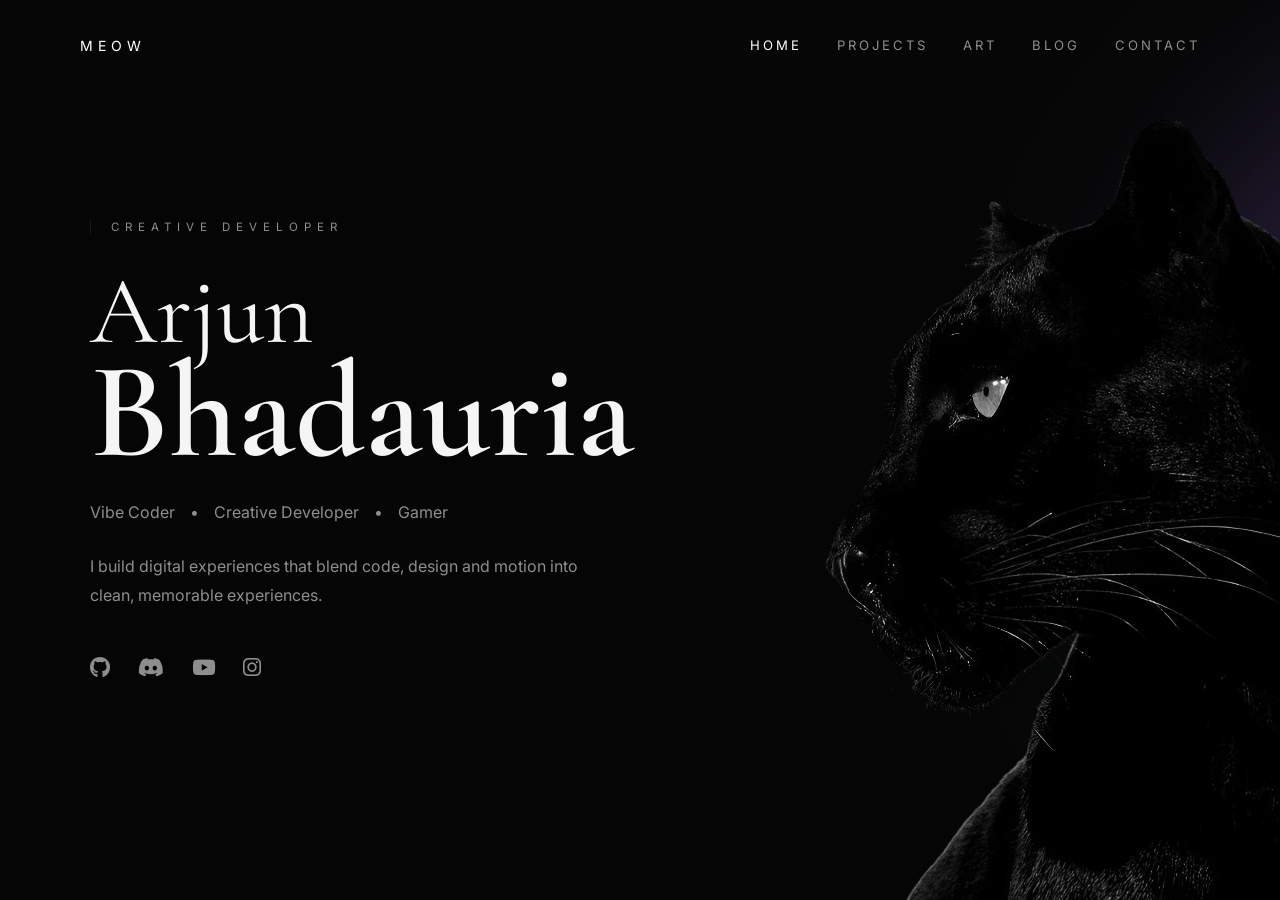
==== index.html @ ee81663b "Add files via upload" ====
<!DOCTYPE html>
<html lang="en">

<head>
    <meta charset="UTF-8">
    <meta name="viewport" content="width=device-width, initial-scale=1.0">

    <title>Arjun Bhadauria</title>

    <link rel="stylesheet" href="style.css">

    <link rel="preconnect" href="https://fonts.googleapis.com">
    <link rel="preconnect" href="https://fonts.gstatic.com" crossorigin>

    <link href="https://fonts.googleapis.com/css2?family=Cormorant+Garamond:wght@300;500;700&family=Inter:wght@300;400;500;600&display=swap" rel="stylesheet">

    <link rel="stylesheet"
          href="https://cdnjs.cloudflare.com/ajax/libs/font-awesome/6.7.2/css/all.min.css">
</head>

<body>

    <div class="noise"></div>

    <section class="hero">

        <header>

            <div class="logo">
                MEOW
            </div>

            <nav>

                <a class="active" href="#">Home</a>
                <a href="#projects">Projects</a>
                <a href="#art">Art</a>
                <a href="#blog">Blog</a>
                <a href="#contact">Contact</a>

            </nav>

        </header>

        <div class="hero-container">

            <div class="hero-content">

                <div class="tag">
                    Creative Developer
                </div>

                <h1>

                    <span class="first-name">
                        Arjun
                    </span>

                    <span class="last-name">
                        Bhadauria
                    </span>

                </h1>

                <div class="roles">

                    <span>Vibe Coder</span>

                    <span>•</span>

                    <span>Creative Developer</span>

                    <span>•</span>

                    <span>Gamer</span>

                </div>

                <p>

                    I build digital experiences that blend
                    code, design and motion into clean,
                    memorable experiences.

                </p>

                <div class="socials">

                    <a href="https://github.com/arjundevloper"><i class="fa-brands fa-github"></i></a>

                    <a href="https://discordapp.com/users/889860588648415272"><i class="fa-brands fa-discord"></i></a>

                    <a href="https://dn721809.ca.archive.org/0/items/youtube-xvFZjo5PgG0/xvFZjo5PgG0.mp4"><i class="fa-brands fa-youtube"></i></a>

                    <a href="https://www.instagram.com/arjunbhadauriaofficial/"><i class="fa-brands fa-instagram"></i></a>

                </div>

            </div>

 <!-- Right -->
        <div class="hero-image">
            <div class="glow glow-back"></div>
                <div class="glow"></div>
                    <img
                        src="images/panther.png"
                        alt="Black Panther">
        </div>

    </section>

    <!-- About -->
    <section id="about"></section>

    <!-- Projects -->
    <section id="projects"></section>

    <!-- Art -->
    <section id="art"></section>

    <!-- Blog -->
    <section id="blog"></section>

    <!-- Contact -->
    <section id="contact"></section>

    <script src="main.js"></script>

</body>

</html>
---- style.css ----
*{
    margin:0;
    padding:0;
    box-sizing:border-box;
}

html{
    scroll-behavior:smooth;
}

body{
    background:#050505;
    color:#f5f5f5;
    font-family:"Inter",sans-serif;
    overflow-x:hidden;
}

:root{

    --bg:#050505;

    --surface:#0b0b0b;

    --text:#f3f3f3;

    --muted:#8d8d8d;

    --border:rgba(255,255,255,.08);

    --glow:#7aa2ff;

}

::selection{

    background:rgba(122,162,255,.3);

    color:white;

}

.noise{

    position:fixed;

    inset:0;

    pointer-events:none;

    opacity:.025;

    background-image:
    radial-gradient(#ffffff 1px,transparent 1px);

    background-size:4px 4px;

    mix-blend-mode:overlay;

    z-index:999;

}

.hero{

    width:100%;

    height:100vh;

    position:relative;

    overflow:hidden;

}

header{

    position:absolute;

    top:0;

    left:0;

    width:100%;

    height:90px;

    padding:0 80px;

    display:flex;

    justify-content:space-between;

    align-items:center;

    z-index:100;

}

.logo{

    font-size:14px;

    letter-spacing:5px;

    color:white;

}

nav{

    display:flex;

    gap:35px;

}

nav a{

    color:var(--muted);

    text-decoration:none;

    font-size:.82rem;

    text-transform:uppercase;

    letter-spacing:3px;

    transition:.35s;

}

nav a:hover{

    color:white;

}

nav .active{

    color:white;

}

.hero-container{

    width:100%;

    height:100%;

    display:grid;

    grid-template-columns:52% 48%;

}

.hero-content{

    display:flex;

    flex-direction:column;

    justify-content:center;

    padding-left:90px;

    position:relative;

    z-index:20;

}

.tag{

    color:var(--muted);

    text-transform:uppercase;

    letter-spacing:6px;

    font-size:.72rem;

    margin-bottom:35px;

    border-left:1px solid var(--border);

    padding-left:20px;

}

.first-name{

    display:block;

    font-family:"Cormorant Garamond",serif;

    font-size:6rem;

    font-weight:400;

    line-height:.9;

}

.last-name{

    display:block;

    font-family:"Cormorant Garamond",serif;

    font-size:8.5rem;

    font-weight:600;

    line-height:.82;

    margin-bottom:35px;

}

.roles{

    display:flex;

    gap:15px;

    align-items:center;

    color:var(--muted);

    margin-bottom:30px;

}

.hero-content p{

    max-width:500px;

    color:var(--muted);

    font-size:1rem;

    line-height:1.8;

}

.socials{

    display:flex;

    gap:28px;

    margin-top:45px;

}

.socials a{

    color:var(--muted);

    font-size:1.3rem;

    transition:.35s;

}

.socials a:hover{

    color:white;

    transform:translateY(-4px);

}

.hero-image{

    position:relative;

    overflow:visible;

}
.hero-image img{

    position:absolute;

    bottom:-20px;

    right:-80px;

    height:115vh;

    width:auto;

    object-fit:cover;

    user-select:none;

    pointer-events:none;

    z-index:2;

}

.glow {
    position: absolute;
    pointer-events: none;
    width: 420px;   /* adjust based on your design */
    height: 420px;
    background: radial-gradient(
        circle at 30% 30%,
        rgba(180, 100, 255, 0.55) 0%,
        rgba(100, 150, 255, 0.35) 40%,
        rgba(80, 60, 255, 0.08) 70%,
        transparent 85%
    );
    border-radius: 50%;
    filter: blur(40px); /* key for soft nebula feel */
    mix-blend-mode: screen; /* or soft-light for more glow integration */
    z-index: 2;
    will-change: transform, opacity;
}

.glow:nth-child(1) { filter: blur(65px); opacity: 0.6; }
.glow:nth-child(2) { filter: blur(45px); width: 520px; height: 520px; }
.glow:nth-child(3) { filter: blur(55px); background: radial-gradient(circle, rgba(140, 220, 255, 0.4), transparent); 
}

section{

    position:relative;

}
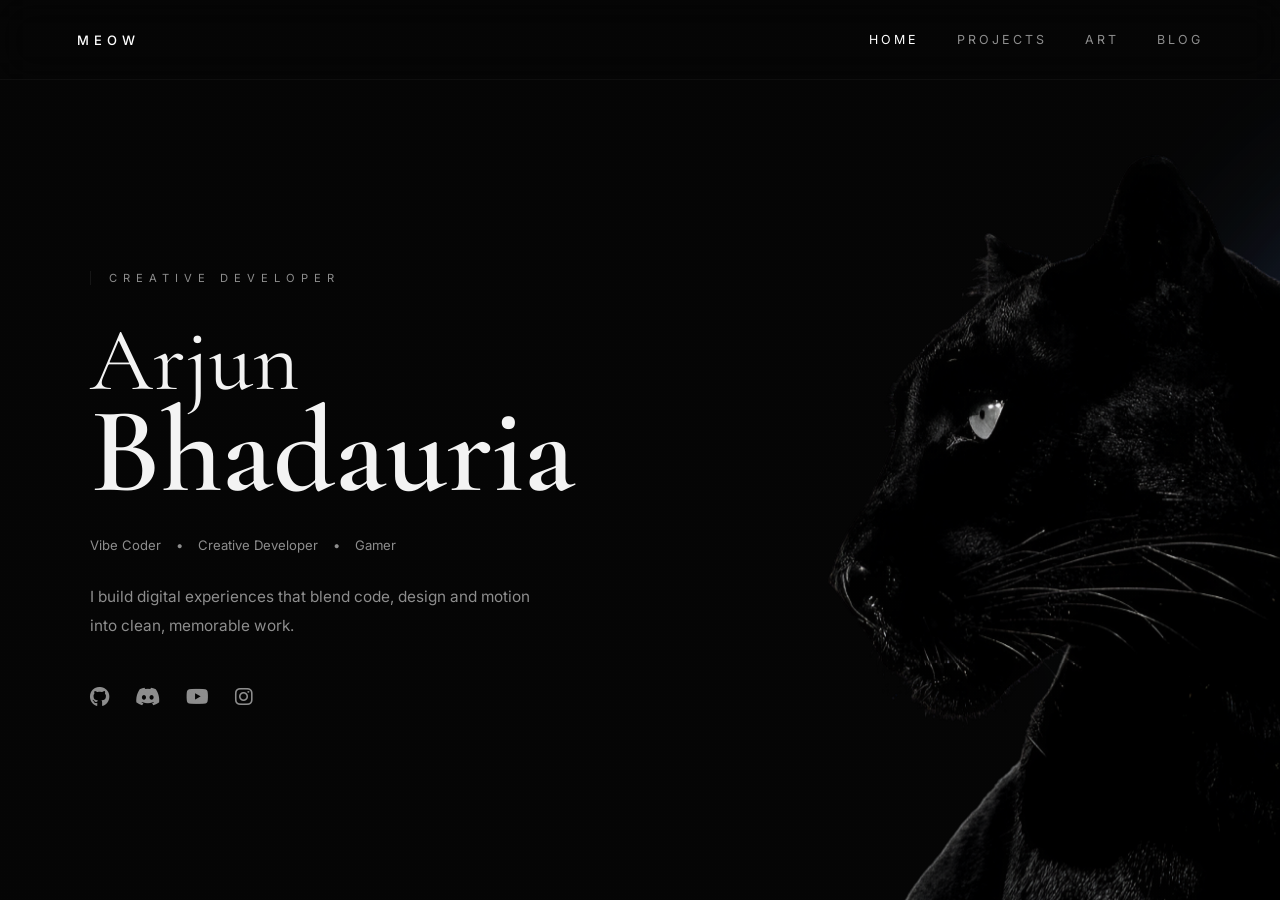
==== commit f9302ee2: "Add files via upload" ====
--- a/index.html
+++ b/index.html
@@ -1,131 +1,96 @@
-<!DOCTYPE html>
-<html lang="en">
-
-<head>
-    <meta charset="UTF-8">
-    <meta name="viewport" content="width=device-width, initial-scale=1.0">
-
-    <title>Arjun Bhadauria</title>
-
-    <link rel="stylesheet" href="style.css">
-
-    <link rel="preconnect" href="https://fonts.googleapis.com">
-    <link rel="preconnect" href="https://fonts.gstatic.com" crossorigin>
-
-    <link href="https://fonts.googleapis.com/css2?family=Cormorant+Garamond:wght@300;500;700&family=Inter:wght@300;400;500;600&display=swap" rel="stylesheet">
-
-    <link rel="stylesheet"
-          href="https://cdnjs.cloudflare.com/ajax/libs/font-awesome/6.7.2/css/all.min.css">
-</head>
-
-<body>
-
-    <div class="noise"></div>
-
-    <section class="hero">
-
-        <header>
-
-            <div class="logo">
-                MEOW
-            </div>
-
-            <nav>
-
-                <a class="active" href="#">Home</a>
-                <a href="#projects">Projects</a>
-                <a href="#art">Art</a>
-                <a href="#blog">Blog</a>
-                <a href="#contact">Contact</a>
-
-            </nav>
-
-        </header>
-
-        <div class="hero-container">
-
-            <div class="hero-content">
-
-                <div class="tag">
-                    Creative Developer
-                </div>
-
-                <h1>
-
-                    <span class="first-name">
-                        Arjun
-                    </span>
-
-                    <span class="last-name">
-                        Bhadauria
-                    </span>
-
-                </h1>
-
-                <div class="roles">
-
-                    <span>Vibe Coder</span>
-
-                    <span>•</span>
-
-                    <span>Creative Developer</span>
-
-                    <span>•</span>
-
-                    <span>Gamer</span>
-
-                </div>
-
-                <p>
-
-                    I build digital experiences that blend
-                    code, design and motion into clean,
-                    memorable experiences.
-
-                </p>
-
-                <div class="socials">
-
-                    <a href="https://github.com/arjundevloper"><i class="fa-brands fa-github"></i></a>
-
-                    <a href="https://discordapp.com/users/889860588648415272"><i class="fa-brands fa-discord"></i></a>
-
-                    <a href="https://dn721809.ca.archive.org/0/items/youtube-xvFZjo5PgG0/xvFZjo5PgG0.mp4"><i class="fa-brands fa-youtube"></i></a>
-
-                    <a href="https://www.instagram.com/arjunbhadauriaofficial/"><i class="fa-brands fa-instagram"></i></a>
-
-                </div>
-
-            </div>
-
- <!-- Right -->
-        <div class="hero-image">
-            <div class="glow glow-back"></div>
-                <div class="glow"></div>
-                    <img
-                        src="images/panther.png"
-                        alt="Black Panther">
-        </div>
-
-    </section>
-
-    <!-- About -->
-    <section id="about"></section>
-
-    <!-- Projects -->
-    <section id="projects"></section>
-
-    <!-- Art -->
-    <section id="art"></section>
-
-    <!-- Blog -->
-    <section id="blog"></section>
-
-    <!-- Contact -->
-    <section id="contact"></section>
-
-    <script src="main.js"></script>
-
-</body>
-
+<!DOCTYPE html>
+<html lang="en">
+
+<head>
+    <meta charset="UTF-8">
+    <meta name="viewport" content="width=device-width, initial-scale=1.0">
+    <title>Arjun Bhadauria</title>
+    <link rel="stylesheet" href="style.css">
+    <link rel="preconnect" href="https://fonts.googleapis.com">
+    <link rel="preconnect" href="https://fonts.gstatic.com" crossorigin>
+    <link
+        href="https://fonts.googleapis.com/css2?family=Cormorant+Garamond:wght@300;500;600;700&family=Inter:wght@300;400;500;600&display=swap"
+        rel="stylesheet">
+    <link rel="stylesheet" href="https://cdnjs.cloudflare.com/ajax/libs/font-awesome/6.7.2/css/all.min.css">
+</head>
+
+<body>
+
+    <div class="noise"></div>
+
+    <!-- Header -->
+    <header>
+        <a class="logo" href="index.html">MEOW</a>
+        <nav>
+            <a class="active" href="index.html">Home</a>
+            <a href="projects.html">Projects</a>
+            <a href="art.html">Art</a>
+            <a href="blog.html">Blog</a>
+        </nav>
+        <button class="hamburger" aria-label="Menu">
+            <span></span><span></span><span></span>
+        </button>
+    </header>
+
+    <!-- Mobile drawer -->
+    <nav class="nav-drawer">
+        <a class="active" href="index.html">Home</a>
+        <a href="projects.html">Projects</a>
+        <a href="art.html">Art</a>
+        <a href="blog.html">Blog</a>
+    </nav>
+
+    <!-- Hero -->
+    <section class="hero">
+
+        <div class="hero-container">
+
+            <div class="hero-content">
+                <div class="tag">Creative Developer</div>
+
+                <h1>
+                    <span class="first-name">Arjun</span>
+                    <span class="last-name">Bhadauria</span>
+                </h1>
+
+                <div class="roles">
+                    <span>Vibe Coder</span>
+                    <span>•</span>
+                    <span>Creative Developer</span>
+                    <span>•</span>
+                    <span>Gamer</span>
+                </div>
+
+                <p>I build digital experiences that blend code, design and motion into clean, memorable work.</p>
+
+                <div class="socials">
+                    <a href="https://github.com/arjundevloper" target="_blank" rel="noopener" aria-label="GitHub"><i
+                            class="fa-brands fa-github"></i></a>
+                    <a href="https://discordapp.com/users/889860588648415272" target="_blank" rel="noopener"
+                        aria-label="Discord"><i class="fa-brands fa-discord"></i></a>
+                    <a href="https://dn721809.ca.archive.org/0/items/youtube-xvFZjo5PgG0/xvFZjo5PgG0.mp4"
+                        target="_blank" rel="noopener" aria-label="YouTube"><i class="fa-brands fa-youtube"></i></a>
+                    <a href="https://www.instagram.com/arjunbhadauriaofficial/" target="_blank" rel="noopener"
+                        aria-label="Instagram"><i class="fa-brands fa-instagram"></i></a>
+                </div>
+            </div>
+
+            <!-- Glow + Panther -->
+            <div class="hero-image">
+                <!-- 4-layer premium aurora glow -->
+                <div class="glow-layer glow-outer"></div>
+                <div class="glow-layer glow-mid"></div>
+                <div class="glow-layer glow-core"></div>
+                <div class="glow-layer glow-accent"></div>
+
+                <img src="assets/panther.png" alt="Black Panther">
+            </div>
+
+        </div>
+
+    </section>
+
+    <script src="main.js"></script>
+</body>
+
 </html>
--- a/style.css
+++ b/style.css
@@ -1,332 +1,965 @@
-*{
-    margin:0;
-    padding:0;
-    box-sizing:border-box;
-}
-
-html{
-    scroll-behavior:smooth;
-}
-
-body{
-    background:#050505;
-    color:#f5f5f5;
-    font-family:"Inter",sans-serif;
-    overflow-x:hidden;
-}
-
-:root{
-
-    --bg:#050505;
-
-    --surface:#0b0b0b;
-
-    --text:#f3f3f3;
-
-    --muted:#8d8d8d;
-
-    --border:rgba(255,255,255,.08);
-
-    --glow:#7aa2ff;
-
-}
-
-::selection{
-
-    background:rgba(122,162,255,.3);
-
-    color:white;
-
-}
-
-.noise{
-
-    position:fixed;
-
-    inset:0;
-
-    pointer-events:none;
-
-    opacity:.025;
-
-    background-image:
-    radial-gradient(#ffffff 1px,transparent 1px);
-
-    background-size:4px 4px;
-
-    mix-blend-mode:overlay;
-
-    z-index:999;
-
-}
-
-.hero{
-
-    width:100%;
-
-    height:100vh;
-
-    position:relative;
-
-    overflow:hidden;
-
-}
-
-header{
-
-    position:absolute;
-
-    top:0;
-
-    left:0;
-
-    width:100%;
-
-    height:90px;
-
-    padding:0 80px;
-
-    display:flex;
-
-    justify-content:space-between;
-
-    align-items:center;
-
-    z-index:100;
-
-}
-
-.logo{
-
-    font-size:14px;
-
-    letter-spacing:5px;
-
-    color:white;
-
-}
-
-nav{
-
-    display:flex;
-
-    gap:35px;
-
-}
-
-nav a{
-
-    color:var(--muted);
-
-    text-decoration:none;
-
-    font-size:.82rem;
-
-    text-transform:uppercase;
-
-    letter-spacing:3px;
-
-    transition:.35s;
-
-}
-
-nav a:hover{
-
-    color:white;
-
-}
-
-nav .active{
-
-    color:white;
-
-}
-
-.hero-container{
-
-    width:100%;
-
-    height:100%;
-
-    display:grid;
-
-    grid-template-columns:52% 48%;
-
-}
-
-.hero-content{
-
-    display:flex;
-
-    flex-direction:column;
-
-    justify-content:center;
-
-    padding-left:90px;
-
-    position:relative;
-
-    z-index:20;
-
-}
-
-.tag{
-
-    color:var(--muted);
-
-    text-transform:uppercase;
-
-    letter-spacing:6px;
-
-    font-size:.72rem;
-
-    margin-bottom:35px;
-
-    border-left:1px solid var(--border);
-
-    padding-left:20px;
-
-}
-
-.first-name{
-
-    display:block;
-
-    font-family:"Cormorant Garamond",serif;
-
-    font-size:6rem;
-
-    font-weight:400;
-
-    line-height:.9;
-
-}
-
-.last-name{
-
-    display:block;
-
-    font-family:"Cormorant Garamond",serif;
-
-    font-size:8.5rem;
-
-    font-weight:600;
-
-    line-height:.82;
-
-    margin-bottom:35px;
-
-}
-
-.roles{
-
-    display:flex;
-
-    gap:15px;
-
-    align-items:center;
-
-    color:var(--muted);
-
-    margin-bottom:30px;
-
-}
-
-.hero-content p{
-
-    max-width:500px;
-
-    color:var(--muted);
-
-    font-size:1rem;
-
-    line-height:1.8;
-
-}
-
-.socials{
-
-    display:flex;
-
-    gap:28px;
-
-    margin-top:45px;
-
-}
-
-.socials a{
-
-    color:var(--muted);
-
-    font-size:1.3rem;
-
-    transition:.35s;
-
-}
-
-.socials a:hover{
-
-    color:white;
-
-    transform:translateY(-4px);
-
-}
-
-.hero-image{
-
-    position:relative;
-
-    overflow:visible;
-
-}
-.hero-image img{
-
-    position:absolute;
-
-    bottom:-20px;
-
-    right:-80px;
-
-    height:115vh;
-
-    width:auto;
-
-    object-fit:cover;
-
-    user-select:none;
-
-    pointer-events:none;
-
-    z-index:2;
-
-}
-
-.glow {
-    position: absolute;
-    pointer-events: none;
-    width: 420px;   /* adjust based on your design */
-    height: 420px;
-    background: radial-gradient(
-        circle at 30% 30%,
-        rgba(180, 100, 255, 0.55) 0%,
-        rgba(100, 150, 255, 0.35) 40%,
-        rgba(80, 60, 255, 0.08) 70%,
-        transparent 85%
-    );
-    border-radius: 50%;
-    filter: blur(40px); /* key for soft nebula feel */
-    mix-blend-mode: screen; /* or soft-light for more glow integration */
-    z-index: 2;
-    will-change: transform, opacity;
-}
-
-.glow:nth-child(1) { filter: blur(65px); opacity: 0.6; }
-.glow:nth-child(2) { filter: blur(45px); width: 520px; height: 520px; }
-.glow:nth-child(3) { filter: blur(55px); background: radial-gradient(circle, rgba(140, 220, 255, 0.4), transparent); 
-}
-
-section{
-
-    position:relative;
-
-}
+/* =============================================
+   RESET & ROOT
+   ============================================= */
+*,
+*::before,
+*::after {
+    margin: 0;
+    padding: 0;
+    box-sizing: border-box;
+}
+
+html {
+    scroll-behavior: smooth;
+}
+
+:root {
+    --bg: #050505;
+    --surface: #0b0b0b;
+    --surface2: #111111;
+    --text: #f3f3f3;
+    --muted: #8d8d8d;
+    --muted2: #5a5a5a;
+    --border: rgba(255, 255, 255, .07);
+    --border2: rgba(255, 255, 255, .04);
+    --glow-a: #7b6fff;
+    --glow-b: #4e9fff;
+    --glow-c: #b06fff;
+    --accent: #7b6fff;
+    --radius: 12px;
+    --header-h: 80px;
+}
+
+body {
+    background: var(--bg);
+    color: var(--text);
+    font-family: "Inter", sans-serif;
+    overflow-x: hidden;
+    -webkit-font-smoothing: antialiased;
+}
+
+::selection {
+    background: rgba(123, 111, 255, .28);
+    color: white;
+}
+
+/* =============================================
+   NOISE OVERLAY
+   ============================================= */
+.noise {
+    position: fixed;
+    inset: 0;
+    pointer-events: none;
+    opacity: .022;
+    background-image: radial-gradient(#ffffff 1px, transparent 1px);
+    background-size: 3px 3px;
+    mix-blend-mode: overlay;
+    z-index: 999;
+}
+
+/* =============================================
+   HEADER / NAV
+   ============================================= */
+header {
+    position: fixed;
+    top: 0;
+    left: 0;
+    width: 100%;
+    height: var(--header-h);
+    padding: 0 clamp(24px, 6vw, 80px);
+    display: flex;
+    justify-content: space-between;
+    align-items: center;
+    z-index: 200;
+    background: rgba(5, 5, 5, 0.6);
+    backdrop-filter: blur(18px);
+    -webkit-backdrop-filter: blur(18px);
+    border-bottom: 1px solid var(--border2);
+    transition: background .4s;
+}
+
+.logo {
+    font-size: 13px;
+    letter-spacing: 5px;
+    color: white;
+    text-decoration: none;
+    font-weight: 500;
+    flex-shrink: 0;
+}
+
+nav {
+    display: flex;
+    gap: clamp(18px, 3vw, 38px);
+    align-items: center;
+}
+
+nav a {
+    color: var(--muted);
+    text-decoration: none;
+    font-size: .78rem;
+    text-transform: uppercase;
+    letter-spacing: 3px;
+    transition: color .3s;
+    white-space: nowrap;
+}
+
+nav a:hover,
+nav a.active {
+    color: white;
+}
+
+/* Hamburger — mobile only */
+.hamburger {
+    display: none;
+    flex-direction: column;
+    gap: 5px;
+    cursor: pointer;
+    padding: 6px;
+    z-index: 201;
+}
+
+.hamburger span {
+    display: block;
+    width: 22px;
+    height: 1.5px;
+    background: var(--text);
+    border-radius: 2px;
+    transition: transform .35s, opacity .35s;
+}
+
+.hamburger.open span:nth-child(1) {
+    transform: translateY(6.5px) rotate(45deg);
+}
+
+.hamburger.open span:nth-child(2) {
+    opacity: 0;
+}
+
+.hamburger.open span:nth-child(3) {
+    transform: translateY(-6.5px) rotate(-45deg);
+}
+
+/* Mobile nav drawer */
+.nav-drawer {
+    display: none;
+    position: fixed;
+    inset: 0;
+    background: rgba(5, 5, 5, .97);
+    z-index: 199;
+    flex-direction: column;
+    justify-content: center;
+    align-items: center;
+    gap: 36px;
+    backdrop-filter: blur(24px);
+}
+
+.nav-drawer.open {
+    display: flex;
+}
+
+.nav-drawer a {
+    color: var(--muted);
+    text-decoration: none;
+    font-size: 1.5rem;
+    font-family: "Cormorant Garamond", serif;
+    letter-spacing: 4px;
+    transition: color .3s;
+}
+
+.nav-drawer a:hover,
+.nav-drawer a.active {
+    color: white;
+}
+
+/* =============================================
+   GLOW — PREMIUM AURORA
+   ============================================= */
+.glow-layer {
+    position: absolute;
+    pointer-events: none;
+    border-radius: 50%;
+    mix-blend-mode: screen;
+    will-change: transform, opacity;
+    z-index: 1;
+}
+
+.glow-core {
+    width: 380px;
+    height: 380px;
+    background: radial-gradient(ellipse at 40% 40%,
+            rgba(160, 110, 255, 0.72) 0%,
+            rgba(100, 140, 255, 0.45) 35%,
+            rgba(80, 60, 240, 0.12) 65%,
+            transparent 80%);
+    filter: blur(38px);
+}
+
+.glow-mid {
+    width: 560px;
+    height: 560px;
+    background: radial-gradient(ellipse at 50% 55%,
+            rgba(120, 90, 255, 0.38) 0%,
+            rgba(80, 160, 255, 0.22) 45%,
+            transparent 72%);
+    filter: blur(62px);
+}
+
+.glow-outer {
+    width: 720px;
+    height: 720px;
+    background: radial-gradient(ellipse at 55% 45%,
+            rgba(170, 100, 255, 0.18) 0%,
+            rgba(60, 120, 255, 0.1) 50%,
+            transparent 70%);
+    filter: blur(90px);
+}
+
+.glow-accent {
+    width: 260px;
+    height: 260px;
+    background: radial-gradient(circle,
+            rgba(200, 160, 255, 0.5) 0%,
+            rgba(130, 100, 255, 0.2) 50%,
+            transparent 75%);
+    filter: blur(28px);
+}
+
+/* =============================================
+   HERO SECTION (index only)
+   ============================================= */
+.hero {
+    width: 100%;
+    height: 100vh;
+    min-height: 600px;
+    position: relative;
+    overflow: hidden;
+}
+
+.hero-container {
+    width: 100%;
+    height: 100%;
+    display: grid;
+    grid-template-columns: 52% 48%;
+    padding-top: var(--header-h);
+}
+
+.hero-content {
+    display: flex;
+    flex-direction: column;
+    justify-content: center;
+    padding-left: clamp(24px, 7vw, 90px);
+    padding-right: 20px;
+    position: relative;
+    z-index: 20;
+}
+
+.tag {
+    color: var(--muted);
+    text-transform: uppercase;
+    letter-spacing: 6px;
+    font-size: .7rem;
+    margin-bottom: clamp(20px, 3vw, 35px);
+    border-left: 1px solid var(--border);
+    padding-left: 18px;
+}
+
+h1 {
+    line-height: 1;
+}
+
+.first-name {
+    display: block;
+    font-family: "Cormorant Garamond", serif;
+    font-size: clamp(3.2rem, 7vw, 6rem);
+    font-weight: 400;
+    line-height: .92;
+}
+
+.last-name {
+    display: block;
+    font-family: "Cormorant Garamond", serif;
+    font-size: clamp(4.5rem, 9.5vw, 8.5rem);
+    font-weight: 600;
+    line-height: .82;
+    margin-bottom: clamp(20px, 3vw, 35px);
+}
+
+.roles {
+    display: flex;
+    flex-wrap: wrap;
+    gap: 10px 15px;
+    align-items: center;
+    color: var(--muted);
+    font-size: .82rem;
+    margin-bottom: clamp(16px, 2.5vw, 30px);
+}
+
+.hero-content p {
+    max-width: 460px;
+    color: var(--muted);
+    font-size: .96rem;
+    line-height: 1.85;
+}
+
+.socials {
+    display: flex;
+    gap: 26px;
+    margin-top: clamp(28px, 4vw, 45px);
+}
+
+.socials a {
+    color: var(--muted);
+    font-size: 1.25rem;
+    transition: color .3s, transform .3s;
+}
+
+.socials a:hover {
+    color: white;
+    transform: translateY(-4px);
+}
+
+/* Hero image side */
+.hero-image {
+    position: relative;
+    overflow: visible;
+}
+
+.hero-image img {
+    position: absolute;
+    bottom: -20px;
+    right: -60px;
+    height: 110vh;
+    width: auto;
+    object-fit: cover;
+    user-select: none;
+    pointer-events: none;
+    z-index: 2;
+}
+
+/* =============================================
+   PAGE HERO (inner pages)
+   ============================================= */
+.page-hero {
+    padding: calc(var(--header-h) + clamp(60px, 10vh, 100px)) clamp(24px, 6vw, 80px) clamp(60px, 8vh, 80px);
+    position: relative;
+    overflow: hidden;
+    border-bottom: 1px solid var(--border);
+}
+
+.page-hero-tag {
+    color: var(--muted);
+    text-transform: uppercase;
+    letter-spacing: 6px;
+    font-size: .68rem;
+    margin-bottom: 22px;
+    border-left: 1px solid var(--border);
+    padding-left: 16px;
+}
+
+.page-hero h1 {
+    font-family: "Cormorant Garamond", serif;
+    font-size: clamp(3rem, 7vw, 6.5rem);
+    font-weight: 600;
+    line-height: .9;
+    margin-bottom: 24px;
+}
+
+.page-hero p {
+    color: var(--muted);
+    font-size: .96rem;
+    line-height: 1.8;
+    max-width: 520px;
+}
+
+/* Ambient page glow */
+.page-glow {
+    position: absolute;
+    top: -100px;
+    right: -80px;
+    width: 600px;
+    height: 600px;
+    background: radial-gradient(ellipse at 60% 40%,
+            rgba(130, 90, 255, 0.18) 0%,
+            rgba(70, 130, 255, 0.08) 50%,
+            transparent 72%);
+    filter: blur(70px);
+    pointer-events: none;
+    border-radius: 50%;
+}
+
+/* =============================================
+   SECTION WRAPPER
+   ============================================= */
+.section {
+    padding: clamp(60px, 8vw, 100px) clamp(24px, 6vw, 80px);
+}
+
+.section-label {
+    color: var(--muted2);
+    font-size: .68rem;
+    letter-spacing: 5px;
+    text-transform: uppercase;
+    margin-bottom: 40px;
+    display: flex;
+    align-items: center;
+    gap: 14px;
+}
+
+.section-label::after {
+    content: '';
+    flex: 1;
+    max-width: 60px;
+    height: 1px;
+    background: var(--border);
+}
+
+/* =============================================
+   CARD GRID
+   ============================================= */
+.card-grid {
+    display: grid;
+    grid-template-columns: repeat(auto-fill, minmax(min(100%, 320px), 1fr));
+    gap: clamp(16px, 2.5vw, 24px);
+}
+
+.card {
+    background: var(--surface);
+    border: 1px solid var(--border);
+    border-radius: var(--radius);
+    overflow: hidden;
+    transition: border-color .35s, transform .35s;
+    cursor: pointer;
+}
+
+.card:hover {
+    border-color: rgba(123, 111, 255, .35);
+    transform: translateY(-4px);
+}
+
+.card-thumb {
+    width: 100%;
+    aspect-ratio: 16/9;
+    background: var(--surface2);
+    display: flex;
+    align-items: center;
+    justify-content: center;
+    overflow: hidden;
+    position: relative;
+}
+
+.repo-img {
+    width: 100%;
+    height: 100%;
+    object-fit: cover;
+    position: absolute;
+    top: 0;
+    left: 0;
+    z-index: 1;
+}
+
+.card-thumb-placeholder {
+    width: 100%;
+    height: 100%;
+    background: linear-gradient(135deg, #0e0e18 0%, #130d22 50%, #0a0e1a 100%);
+    display: flex;
+    align-items: center;
+    justify-content: center;
+    font-size: 2rem;
+    color: var(--muted2);
+}
+
+.card-body {
+    padding: clamp(16px, 2.5vw, 24px);
+}
+
+.card-tag {
+    font-size: .65rem;
+    letter-spacing: 3px;
+    text-transform: uppercase;
+    color: var(--accent);
+    margin-bottom: 10px;
+}
+
+.card-title {
+    font-family: "Cormorant Garamond", serif;
+    font-size: clamp(1.2rem, 2.5vw, 1.5rem);
+    font-weight: 600;
+    margin-bottom: 10px;
+    line-height: 1.2;
+}
+
+.card-desc {
+    color: var(--muted);
+    font-size: .83rem;
+    line-height: 1.7;
+}
+
+.card-footer {
+    padding: 14px clamp(16px, 2.5vw, 24px);
+    border-top: 1px solid var(--border2);
+    display: flex;
+    align-items: center;
+    justify-content: space-between;
+}
+
+.card-date {
+    color: var(--muted2);
+    font-size: .72rem;
+    letter-spacing: 1px;
+}
+
+.card-link {
+    color: var(--muted);
+    font-size: .72rem;
+    text-decoration: none;
+    letter-spacing: 1px;
+    text-transform: uppercase;
+    transition: color .3s;
+}
+
+.card-link:hover {
+    color: white;
+}
+
+/* =============================================
+   BLOG SPECIFIC
+   ============================================= */
+.blog-list {
+    display: flex;
+    flex-direction: column;
+    gap: 1px;
+    border: 1px solid var(--border);
+    border-radius: var(--radius);
+    overflow: hidden;
+}
+
+.blog-item {
+    display: grid;
+    grid-template-columns: 1fr auto;
+    gap: 20px;
+    align-items: center;
+    padding: clamp(20px, 3vw, 28px) clamp(20px, 4vw, 36px);
+    background: var(--surface);
+    border-bottom: 1px solid var(--border2);
+    text-decoration: none;
+    color: inherit;
+    transition: background .3s;
+}
+
+.blog-item:last-child {
+    border-bottom: none;
+}
+
+.blog-item:hover {
+    background: var(--surface2);
+}
+
+.blog-item-cat {
+    font-size: .65rem;
+    letter-spacing: 3px;
+    text-transform: uppercase;
+    color: var(--accent);
+    margin-bottom: 8px;
+}
+
+.blog-item-title {
+    font-family: "Cormorant Garamond", serif;
+    font-size: clamp(1.1rem, 2.2vw, 1.4rem);
+    font-weight: 600;
+    margin-bottom: 6px;
+    line-height: 1.2;
+}
+
+.blog-item-desc {
+    color: var(--muted);
+    font-size: .82rem;
+    line-height: 1.6;
+}
+
+.blog-item-meta {
+    text-align: right;
+    flex-shrink: 0;
+}
+
+.blog-item-date {
+    color: var(--muted2);
+    font-size: .72rem;
+    white-space: nowrap;
+    margin-bottom: 6px;
+}
+
+.blog-item-read {
+    color: var(--muted2);
+    font-size: .7rem;
+    white-space: nowrap;
+}
+
+/* =============================================
+   ART GRID
+   ============================================= */
+.art-grid {
+    display: grid;
+    grid-template-columns: repeat(auto-fill, minmax(min(100%, 260px), 1fr));
+    gap: clamp(12px, 2vw, 20px);
+}
+
+.art-piece {
+    aspect-ratio: 1 / 1.1;
+    border-radius: var(--radius);
+    overflow: hidden;
+    position: relative;
+    cursor: pointer;
+    background: var(--surface2);
+    border: 1px solid var(--border);
+    transition: opacity 0.3s cubic-bezier(0.25, 0.46, 0.45, 0.94),
+                transform 0.3s cubic-bezier(0.25, 0.46, 0.45, 0.94),
+                border-color 0.35s;
+}
+
+.art-piece-bg {
+    width: 100%;
+    height: 100%;
+    transition: transform .5s cubic-bezier(.25, .46, .45, .94);
+}
+
+.art-img {
+    width: 100%;
+    height: 100%;
+    object-fit: cover;
+    display: block;
+}
+
+.art-piece:hover .art-piece-bg {
+    transform: scale(1.04);
+}
+
+.art-piece-overlay {
+    position: absolute;
+    inset: 0;
+    background: linear-gradient(to top, rgba(5, 5, 5, .9) 0%, transparent 65%);
+    opacity: 0;
+    transition: opacity .35s;
+    display: flex;
+    align-items: flex-end;
+    padding: 20px;
+}
+
+.art-piece:hover .art-piece-overlay {
+    opacity: 1;
+}
+
+.art-piece-meta {
+    display: flex;
+    flex-direction: column;
+    gap: 4px;
+}
+
+.art-piece-category {
+    font-size: .65rem;
+    letter-spacing: 2px;
+    text-transform: uppercase;
+    color: var(--accent);
+}
+
+.art-piece-title {
+    font-family: "Cormorant Garamond", serif;
+    font-size: 1.15rem;
+    font-weight: 600;
+}
+
+/* Lightbox Modal */
+.lightbox {
+    position: fixed;
+    inset: 0;
+    background: rgba(5, 5, 5, 0.95);
+    z-index: 1000;
+    display: flex;
+    align-items: center;
+    justify-content: center;
+    opacity: 0;
+    pointer-events: none;
+    transition: opacity 0.4s cubic-bezier(0.25, 0.46, 0.45, 0.94);
+    backdrop-filter: blur(12px);
+    -webkit-backdrop-filter: blur(12px);
+}
+
+.lightbox.active {
+    opacity: 1;
+    pointer-events: all;
+}
+
+.lightbox-close {
+    position: absolute;
+    top: 30px;
+    right: 30px;
+    background: transparent;
+    border: none;
+    color: var(--muted);
+    font-size: 2.5rem;
+    cursor: pointer;
+    transition: color 0.3s, transform 0.3s;
+    z-index: 1001;
+}
+
+.lightbox-close:hover {
+    color: white;
+    transform: rotate(90deg);
+}
+
+.lightbox-content {
+    max-width: 90vw;
+    max-height: 80vh;
+    display: flex;
+    flex-direction: column;
+    align-items: center;
+    justify-content: center;
+    position: relative;
+}
+
+.lightbox-content img {
+    max-width: 100%;
+    max-height: 70vh;
+    object-fit: contain;
+    border-radius: var(--radius);
+    border: 1px solid var(--border);
+    box-shadow: 0 20px 50px rgba(0, 0, 0, 0.5);
+    transform: scale(0.95);
+    transition: transform 0.4s cubic-bezier(0.25, 0.46, 0.45, 0.94);
+}
+
+.lightbox.active .lightbox-content img {
+    transform: scale(1);
+}
+
+.lightbox-caption {
+    margin-top: 20px;
+    text-align: center;
+    display: flex;
+    flex-direction: column;
+    gap: 4px;
+}
+
+.lightbox-category {
+    font-size: 0.72rem;
+    letter-spacing: 2px;
+    text-transform: uppercase;
+    color: var(--accent);
+}
+
+.lightbox-title {
+    font-family: "Cormorant Garamond", serif;
+    font-size: 1.6rem;
+    font-weight: 500;
+    color: white;
+}
+
+
+/* =============================================
+   FOOTER
+   ============================================= */
+footer {
+    border-top: 1px solid var(--border2);
+    padding: 36px clamp(24px, 6vw, 80px);
+    display: flex;
+    justify-content: space-between;
+    align-items: center;
+    flex-wrap: wrap;
+    gap: 16px;
+    color: var(--muted2);
+    font-size: .75rem;
+}
+
+footer a {
+    color: var(--muted2);
+    text-decoration: none;
+    transition: color .3s;
+}
+
+footer a:hover {
+    color: var(--muted);
+}
+
+.footer-nav {
+    display: flex;
+    gap: 24px;
+}
+
+/* =============================================
+   DIVIDER
+   ============================================= */
+.divider {
+    width: 100%;
+    height: 1px;
+    background: var(--border2);
+}
+
+/* =============================================
+   RESPONSIVE
+   ============================================= */
+
+/* Tablet */
+@media (max-width: 900px) {
+    .hero-container {
+        grid-template-columns: 1fr;
+    }
+
+    .hero-content {
+        justify-content: flex-end;
+        padding-bottom: clamp(80px, 12vw, 120px);
+        padding-left: clamp(24px, 5vw, 48px);
+        padding-right: clamp(24px, 5vw, 48px);
+    }
+
+    .hero-image {
+        position: absolute;
+        inset: 0;
+        z-index: 1;
+        opacity: .35;
+    }
+
+    .hero-image img {
+        right: -40px;
+        bottom: 0;
+        height: 100%;
+    }
+
+}
+
+/* Mobile */
+@media (max-width: 600px) {
+    :root {
+        --header-h: 66px;
+    }
+
+    nav {
+        display: none;
+    }
+
+    .hamburger {
+        display: flex;
+    }
+
+    .hero-content p {
+        font-size: .9rem;
+    }
+
+    .roles {
+        font-size: .78rem;
+    }
+
+    .blog-item {
+        grid-template-columns: 1fr;
+    }
+
+    .blog-item-meta {
+        text-align: left;
+    }
+
+    footer {
+        flex-direction: column;
+        align-items: flex-start;
+    }
+}
+
+/* Very small */
+@media (max-width: 380px) {
+    .first-name {
+        font-size: 2.8rem;
+    }
+
+    .last-name {
+        font-size: 4rem;
+    }
+}
+
+/* Reduce motion */
+@media (prefers-reduced-motion: reduce) {
+
+    *,
+    *::before,
+    *::after {
+        animation-duration: .01ms !important;
+        transition-duration: .01ms !important;
+    }
+}
+
+/* =============================================
+   GITHUB SKELETON & LOADER STYLES
+   ============================================= */
+@keyframes skeleton-shimmer {
+    0% {
+        background-position: -200% 0;
+    }
+
+    100% {
+        background-position: 200% 0;
+    }
+}
+
+.skeleton-shimmer {
+    background: linear-gradient(90deg, #111111 25%, #181818 50%, #111111 75%);
+    background-size: 200% 100%;
+    animation: skeleton-shimmer 1.6s infinite linear;
+}
+
+.card.skeleton {
+    pointer-events: none;
+    border-color: var(--border2);
+}
+
+.card.skeleton .card-thumb-placeholder {
+    background: #0b0b0b !important;
+}
+
+.card.skeleton .skeleton-icon {
+    width: 50px;
+    height: 50px;
+    border-radius: 50%;
+}
+
+.card.skeleton .skeleton-tag {
+    width: 80px;
+    height: 12px;
+    margin-bottom: 14px;
+    border-radius: 2px;
+}
+
+.card.skeleton .skeleton-title {
+    width: 150px;
+    height: 20px;
+    margin-bottom: 12px;
+    border-radius: 3px;
+}
+
+.card.skeleton .skeleton-desc-line {
+    width: 100%;
+    height: 10px;
+    margin-bottom: 8px;
+    border-radius: 2px;
+}
+
+.card.skeleton .skeleton-desc-line.short {
+    width: 70%;
+}
+
+.card.skeleton .skeleton-date {
+    width: 40px;
+    height: 12px;
+    border-radius: 2px;
+}
+
+.card.skeleton .skeleton-link {
+    width: 60px;
+    height: 12px;
+    border-radius: 2px;
+}
+
+.error-msg {
+    grid-column: 1 / -1;
+    text-align: center;
+    padding: 40px;
+    color: var(--muted);
+    font-size: 0.95rem;
+    border: 1px dashed var(--border);
+    border-radius: var(--radius);
+}
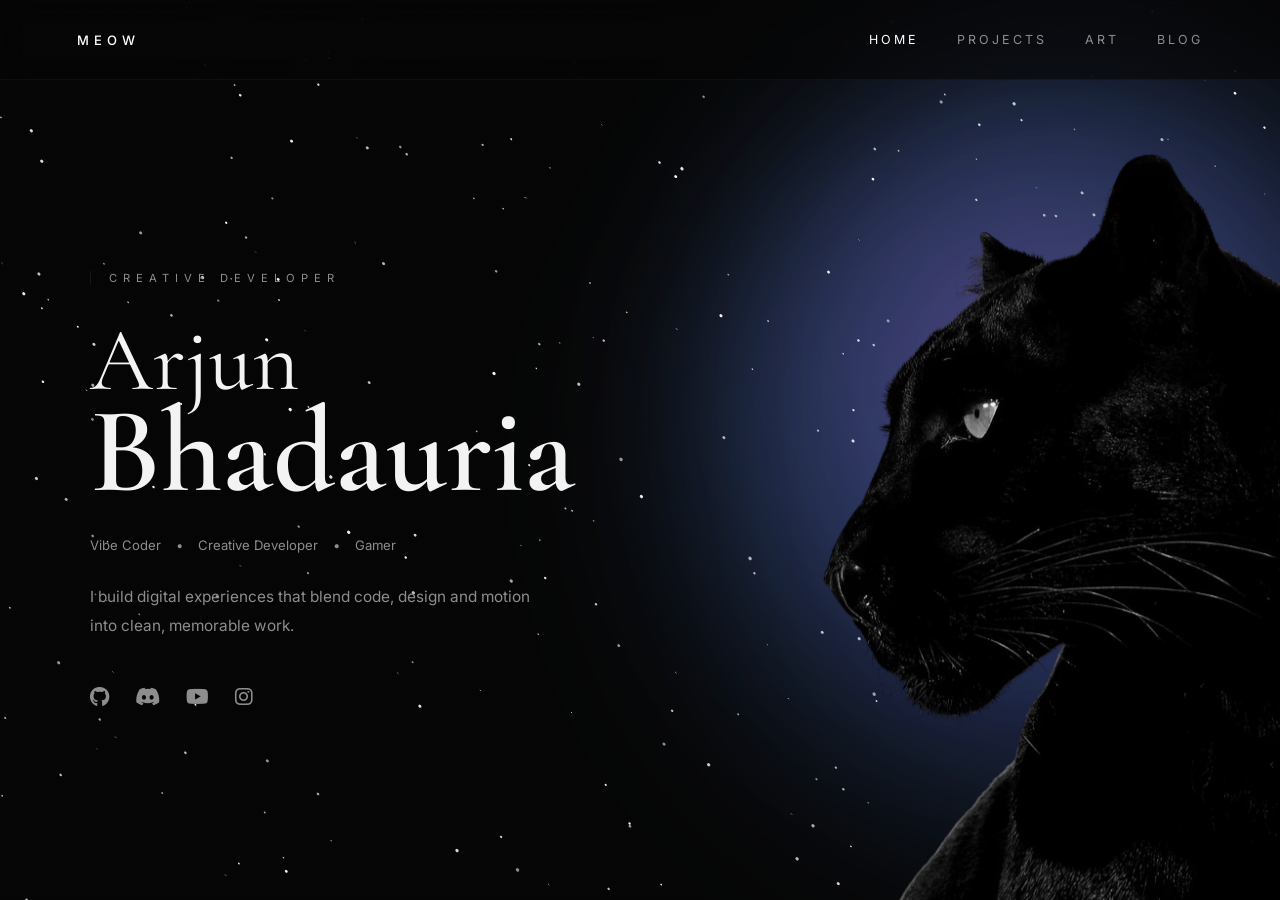
==== commit 8e5cca86: "Add files via upload" ====
--- a/index.html
+++ b/index.html
@@ -15,7 +15,7 @@
 </head>
 
 <body>
-
+    <canvas id="starfieldCanvas"></canvas>
     <div class="noise"></div>
 
     <!-- Header -->
@@ -91,6 +91,7 @@
     </section>
 
     <script src="main.js"></script>
+    <script src="starfield.js"></script>
 </body>
 
 </html>
--- a/style.css
+++ b/style.css
@@ -318,6 +318,16 @@
     transform: translateY(-4px);
 }
 
+#starfieldCanvas {
+    position: fixed;
+    top: 0;
+    left: 0;
+    width: 100%;
+    height: 100%;
+    pointer-events: none;
+    z-index: -1;
+}
+
 /* Hero image side */
 .hero-image {
     position: relative;
@@ -688,18 +698,17 @@
     pointer-events: all;
 }
 
-.lightbox-close {
-    position: absolute;
-    top: 30px;
-    right: 30px;
+#starfieldCanvas {
+    position: fixed;
+    top: 0;
+    left: 0;
+    width: 100%;
+    height: 100%;
+    pointer-events: none;
+    z-index: -1;
     background: transparent;
-    border: none;
-    color: var(--muted);
-    font-size: 2.5rem;
-    cursor: pointer;
-    transition: color 0.3s, transform 0.3s;
-    z-index: 1001;
-}
+}
+
 
 .lightbox-close:hover {
     color: white;
